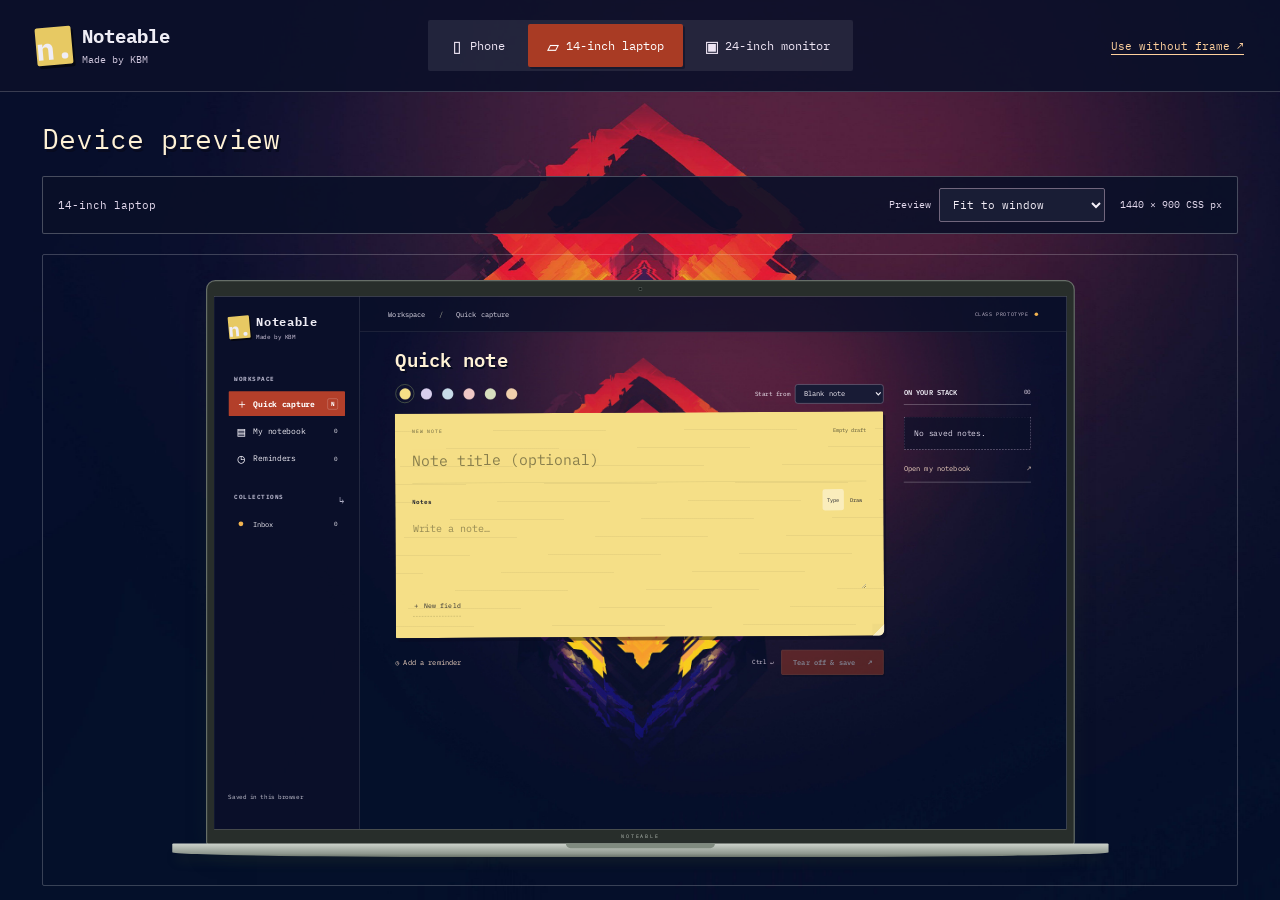
==== preview.html @ 48523d5a "STILL AT FUCKING WORK GODDAMNIT" ====
<!doctype html>
<html lang="en">
  <head>
    <meta charset="utf-8" />
    <meta name="viewport" content="width=device-width, initial-scale=1" />
    <meta name="theme-color" content="#0a1028" />
    <title>Noteable · Device views</title>
    <link rel="stylesheet" href="fonts.css" />
    <link rel="stylesheet" href="preview.css" />
    <script src="preview.js" defer></script>
  </head>
  <body>
    <!-- Branding and device selection -->
    <header class="preview-header">
      <a class="preview-brand" href="index.html">
        <span class="brand-mark" aria-hidden="true">n.</span>
        <span>
          Noteable
          <small class="brand-credit">Made by KBM</small>
        </span>
      </a>
      <div class="device-tabs" role="group" aria-label="Preview device">
        <button type="button" data-device="phone" aria-pressed="false">
          <span aria-hidden="true">▯</span>
          Phone
        </button>
        <button type="button" data-device="laptop" aria-pressed="true">
          <span aria-hidden="true">▱</span>
          14-inch laptop
        </button>
        <button type="button" data-device="monitor" aria-pressed="false">
          <span aria-hidden="true">▣</span>
          24-inch monitor
        </button>
      </div>
      <a class="unframed-link" href="index.html">Use without frame ↗</a>
    </header>
    <main>
      <section class="studio-heading" aria-labelledby="deviceHeading">
        <h1 id="deviceHeading">Device preview</h1>
      </section>
      <!-- Screen label and preview scale -->
      <section class="preview-controls" aria-label="Screen settings">
        <span id="screenLabel" class="screen-label">14-inch laptop</span>
        <label class="zoom-control">
          Preview
          <select id="zoomMode">
            <option value="fit">Fit to window</option>
            <option value="1">Actual size · 100%</option>
            <option value="0.75">75%</option>
            <option value="0.5">50%</option>
          </select>
        </label>
        <output id="screenReadout" aria-live="polite">1440 × 900 CSS px</output>
      </section>
      <!-- Interactive app and device frame -->
      <section
        class="preview-stage"
        id="previewStage"
        aria-label="Interactive device preview"
      >
        <div class="device-space" id="deviceSpace">
          <div class="device-frame laptop" id="deviceFrame">
            <div class="device-camera" aria-hidden="true"></div>
            <div class="phone-status" aria-hidden="true">
              <span>9:41</span>
              <span>▴ ▰ ▰</span>
            </div>
            <iframe
              id="appPreview"
              title="Noteable interactive 14-inch laptop preview"
              src="index.html?embedded=1"
            ></iframe>
            <div class="phone-gesture" aria-hidden="true"></div>
            <div class="device-chin" aria-hidden="true">NOTEABLE</div>
            <div class="laptop-base" aria-hidden="true"><span></span></div>
            <div class="monitor-stand" aria-hidden="true"></div>
            <div class="phone-keys" aria-hidden="true"></div>
          </div>
        </div>
      </section>
    </main>
  </body>
</html>
---- fonts.css ----
/* Regular weight */

@font-face {
  font-family: "IBM Plex Mono";
  font-style: normal;
  font-weight: 400;
  font-display: swap;
  src: url("fonts/IBMPlexMono-Regular.woff2") format("woff2");
}

/* Semibold weight */

@font-face {
  font-family: "IBM Plex Mono";
  font-style: normal;
  font-weight: 600;
  font-display: swap;
  src: url("fonts/IBMPlexMono-SemiBold.woff2") format("woff2");
}

/* Bold weight */

@font-face {
  font-family: "IBM Plex Mono";
  font-style: normal;
  font-weight: 700;
  font-display: swap;
  src: url("fonts/IBMPlexMono-Bold.woff2") format("woff2");
}

/* KBM credit beneath the app name */

.brand .brand-credit,
.preview-brand .brand-credit {
  display: block;
  font-size: 10px;
  line-height: 1.5;
  letter-spacing: 0;
  font-weight: 400;
  margin-top: 4px;
  color: #d2c9df;
}
---- preview.css ----
/* Font stack and base elements */

:root {
  --typeface:
    "IBM Plex Mono",
    Consolas,
    "Cascadia Mono",
    "Liberation Mono",
    "Courier New",
    monospace;
  font-family: var(--typeface);
  color: #2c3932;
  background: #f5f3ed;
  font-synthesis: none;
}

* {
  box-sizing: border-box;
}

body {
  margin: 0;
}

a {
  color: inherit;
}

button,
input,
select {
  font: inherit;
  color: inherit;
}

button,
select {
  cursor: pointer;
}

button,
a,
input,
select {
  min-height: 40px;
}

button:focus-visible,
a:focus-visible,
input:focus-visible,
select:focus-visible {
  outline: 3px solid #52794d;
  outline-offset: 3px;
}

[hidden] {
  display: none !important;
}

/* Preview header, branding, and device tabs */

.preview-header {
  display: flex;
  align-items: center;
  justify-content: space-between;
  gap: 20px;
  padding: 20px 36px;
  border-bottom: 1px solid #dcded3;
  background: #eeeee5;
}

.preview-brand {
  display: flex;
  align-items: center;
  gap: 10px;
  text-decoration: none;
  font-size: 19px;
  letter-spacing: -.6px;
  font-weight: 750;
}

.brand-mark {
  display: grid;
  place-items: center;
  background: #e7c963;
  width: 36px;
  height: 38px;
  border-radius: 4px 4px 12px 4px;
  font: italic 31px var(--typeface);
  box-shadow: 2px 2px 0 #d6b852;
}

.preview-brand small {
  display: block;
  font-size: 8px;
  font-weight: 500;
  letter-spacing: 1.8px;
  margin-top: 4px;
  color: #6c726a;
}

.device-tabs {
  display: flex;
  gap: 4px;
  background: #e2e5d9;
  padding: 4px;
  border-radius: 8px;
}

.device-tabs button {
  border: 0;
  border-radius: 5px;
  background: transparent;
  padding: 8px 19px;
  font-size: 12px;
  display: flex;
  align-items: center;
  gap: 7px;
}

.device-tabs button span {
  font-size: 20px;
}

.device-tabs button[aria-pressed=true] {
  background: #fffef9;
  box-shadow: 0 2px 4px #35433312;
}

.unframed-link {
  display: flex;
  align-items: center;
  font-size: 11px;
  color: #59634f;
  text-underline-offset: 4px;
}

/* Page heading and screen controls */

main {
  max-width: 1800px;
  padding: 30px 42px 0;
  margin: auto;
}

.studio-heading {
  display: flex;
  justify-content: space-between;
  align-items: center;
  gap: 20px;
  margin-bottom: 23px;
}

h1 {
  font: 32px/1.2 var(--typeface);
  letter-spacing: -.8px;
  margin: 0;
}

h1 em {
  color: #768366;
  font-weight: 400;
}

.preview-controls {
  display: flex;
  align-items: center;
  flex-wrap: wrap;
  gap: 15px;
  border: 1px solid #dcded3;
  border-radius: 7px;
  background: #eeeee57a;
  padding: 11px 15px;
  margin-bottom: 20px;
}

.preview-controls label {
  display: flex;
  align-items: center;
  gap: 8px;
  font-size: 10px;
  color: #687060;
}

.preview-controls select,
.preview-controls input {
  background: #fffef9;
  border: 1px solid #d8ddce;
  border-radius: 4px;
  font-size: 11px;
  padding: 6px 9px;
  min-height: 34px;
}

.preview-controls input {
  width: 76px;
}

.preview-controls select {
  max-width: 240px;
}

.zoom-control {
  margin-left: auto;
}

#screenReadout {
  font-size: 10px;
  color: #6c726a;
  font-variant-numeric: tabular-nums;
}

/* Preview stage and shared device frame */

.preview-stage {
  height: clamp(450px,calc(100dvh - 350px),1100px);
  min-width: 0;
  background-color: #e8eadf;
  background-image: radial-gradient(#9ba88c42 .7px,transparent .7px);
  background-size: 14px 14px;
  border: 1px solid #d9dfcd;
  border-radius: 10px;
  overflow: auto;
  padding: 25px 35px;
  position: relative;
  overscroll-behavior: contain;
}

.device-space {
  position: relative;
  margin: 0 auto;
}

.device-frame {
  position: absolute;
  top: 0;
  left: 0;
  transform-origin: top left;
  background: #282d2b;
  box-shadow: 0 20px 45px -18px #24372a80;
  isolation: isolate;
}

.device-frame iframe {
  border: 0;
  display: block;
  background: #f5f3ed;
  position: absolute;
}

.device-camera {
  position: absolute;
  border-radius: 50%;
  background: #101715;
  box-shadow: inset 0 0 0 2px #454c49;
  z-index: 2;
}

/* Laptop frame */

.laptop {
  border-radius: 16px 16px 7px 7px;
  border: 2px solid #666e68;
  background: #282e2b;
}

.laptop .device-camera {
  width: 8px;
  height: 8px;
  top: 9px;
  left: calc(50% - 4px);
}

.device-chin {
  position: absolute;
  bottom: 4px;
  left: 0;
  right: 0;
  text-align: center;
  font-size: 8px;
  letter-spacing: 3px;
  color: #b5bdb5;
  line-height: 20px;
}

.laptop-base {
  position: absolute;
  height: 23px;
  left: -4%;
  width: 108%;
  bottom: -21px;
  background: linear-gradient(#cdd3cc,#8e978e 75%,#687168);
  border-radius: 2px 2px 35% 35%;
  box-shadow: 0 13px 18px -7px #33432a55;
}

.laptop-base span {
  display: block;
  margin: auto;
  width: 16%;
  height: 8px;
  border-radius: 0 0 8px 8px;
  background: #808b80;
}

/* Phone frame and decorative controls */

.phone {
  border-radius: 48px;
  border: 3px solid #9c9aa4;
  background: #141616;
  box-shadow: inset 0 0 0 2px #3f4344, 0 22px 40px -15px #24372a70;
}

.phone iframe {
  border-radius: 0 0 29px 29px;
}

.phone .device-camera {
  width: 12px;
  height: 12px;
  top: 19px;
  left: calc(50% - 6px);
  background: #06090c;
  box-shadow: 0 0 0 2px #2b3036;
}

.phone-status {
  display: none;
  position: absolute;
  top: 12px;
  left: 27px;
  right: 27px;
  color: #eceee6;
  font-size: 12px;
  font-weight: 600;
  justify-content: space-between;
  height: 25px;
  align-items: center;
  letter-spacing: 1px;
}

.phone .phone-status {
  display: flex;
}

.phone-gesture {
  display: none;
  position: absolute;
  bottom: 10px;
  left: calc(50% - 55px);
  width: 110px;
  height: 4px;
  border-radius: 4px;
  background: #d1d4cd;
}

.phone .phone-gesture {
  display: block;
}

.phone-keys {
  display: none;
  position: absolute;
  right: -6px;
  top: 130px;
  height: 95px;
  width: 3px;
  border-radius: 0 3px 3px 0;
  background: #86838f;
}

.phone-keys:after {
  content: "";
  position: absolute;
  right: 0;
  top: 130px;
  height: 55px;
  width: 3px;
  border-radius: 0 3px 3px 0;
  background: #86838f;
}

.phone .phone-keys {
  display: block;
}

.phone .device-chin,
.phone .laptop-base {
  display: none;
}

/* Monitor frame and stand */

.monitor {
  border: 2px solid #687167;
  border-radius: 10px;
  background: #2b322d;
}

.monitor .device-camera {
  display: none;
}

.monitor .laptop-base {
  display: none;
}

.monitor-stand {
  display: none;
  position: absolute;
  top: 100%;
  left: calc(50% - 45px);
  height: 80px;
  width: 90px;
  background: linear-gradient(90deg,#747f75,#a8b2a7,#747f75);
  clip-path: polygon(20% 0,80% 0,85% 85%,100% 94%,100% 100%,0 100%,0 94%,15% 85%);
}

.monitor .monitor-stand {
  display: block;
}

/* Base responsive layouts and reduced motion */

@media (max-width: 950px) {
  .preview-header {
    padding: 16px 20px;
  }

  main {
    padding: 25px 22px 0;
  }

  .device-tabs button {
    padding: 6px 12px;
  }

  .preview-controls {
    gap: 10px;
  }

  .zoom-control {
    margin-left: 0;
  }

  h1 {
    font-size: 28px;
  }

  .preview-stage {
    padding: 20px;
    min-height: 450px;
  }
}

@media (max-width: 620px) {
  .preview-header {
    flex-wrap: wrap;
    gap: 14px;
  }

  .preview-brand {
    font-size: 17px;
  }

  .device-tabs {
    order: 3;
    width: 100%;
  }

  .device-tabs button {
    flex: 1;
    justify-content: center;
  }

  .unframed-link {
    font-size: 10px;
    margin-left: auto;
  }

  .studio-heading {
    margin-bottom: 18px;
  }

  h1 {
    font-size: 27px;
  }

  h1 em {
    display: block;
  }

  main {
    padding: 23px 14px 0;
  }

  .preview-controls {
    padding: 11px;
    gap: 10px;
  }

  .preview-controls > label:first-child {
    flex-basis: 100%;
    justify-content: space-between;
  }

  .preview-controls select {
    max-width: 235px;
  }

  .zoom-control {
    flex: 1;
  }

  .zoom-control select {
    max-width: 160px;
  }

  .preview-stage {
    padding: 18px 12px;
    height: 540px;
    min-height: 0;
  }
}

@media (prefers-reduced-motion: reduce) {
  * {
    scroll-behavior: auto !important;
  }
}

/* Match the class prototype without altering device sizing. */

/* Wallpaper theme: page and header */

:root {
  background: #0a1028;
  color: #efedf5;
  font-family: var(--typeface);
}

body {
  min-height: 100vh;
  background: #0a1028 url("Wallpaper.jpg") center center/cover fixed no-repeat;
}

.preview-header {
  background: #0b1029e8;
  border-color: #ffffff30;
}

.preview-brand {
  letter-spacing: 0;
}

.brand-mark {
  border-radius: 2px;
  transform: rotate(-5deg);
  box-shadow: 2px 3px #0008;
}

.preview-brand small {
  color: #c4b9d1;
}

.device-tabs {
  border-radius: 2px;
  background: #ffffff15;
}

.device-tabs button {
  color: #eee5f4;
  border-radius: 2px;
}

.device-tabs button[aria-pressed=true] {
  background: #a93b24;
  color: #fff;
  box-shadow: 2px 2px #080b2077;
}

.unframed-link {
  color: #ffd19d;
}

/* Wallpaper theme: heading and screen controls */

.studio-heading {
  margin-bottom: 20px;
}

h1 {
  font-family: var(--typeface);
  font-size: 28px;
  color: #fff2d6;
  letter-spacing: 0;
  text-shadow: 2px 3px #080b20;
}

.preview-controls {
  background: #0b1029e6;
  border-color: #ffffff40;
  border-radius: 2px;
}

.preview-controls label,
#screenReadout {
  color: #e3d9ed;
}

.preview-controls input,
.preview-controls select {
  background: #191d35;
  color: #f5eff8;
  border-color: #71667d;
  border-radius: 2px;
}

.preview-stage {
  background: transparent;
  border-color: #ffffff35;
  border-radius: 2px;
}

/* Monospace typography */

.brand-mark {
  font-style: normal;
  font-weight: 700;
}

h1,
h2,
h3,
.note-title,
.preview-brand,
.brand {
  font-style: normal;
  letter-spacing: 0;
}

kbd {
  font-family: var(--typeface);
}

/* Device labels and small-screen tabs */

.screen-label {
  font-size: 11px;
  color: #e3d9ed;
}

.preview-controls {
  justify-content: space-between;
}

@media (max-width: 620px) {
  .device-tabs button {
    font-size: 10px;
    padding: 6px;
    gap: 4px;
  }

  .device-tabs button span {
    font-size: 16px;
  }

  .screen-label {
    flex-basis: 100%;
  }
}

/* Let the device preview use the remaining window height. */

/* Preview stage fills the remaining window height */

body {
  height: 100dvh;
  min-height: 0;
  display: flex;
  flex-direction: column;
}

.preview-header,
.studio-heading,
.preview-controls {
  flex-shrink: 0;
}

main {
  flex: 1;
  min-height: 0;
  display: flex;
  flex-direction: column;
  width: 100%;
  margin: 0 auto;
  padding-bottom: 14px;
}

.preview-stage {
  flex: 1;
  height: auto;
  min-height: 120px;
}
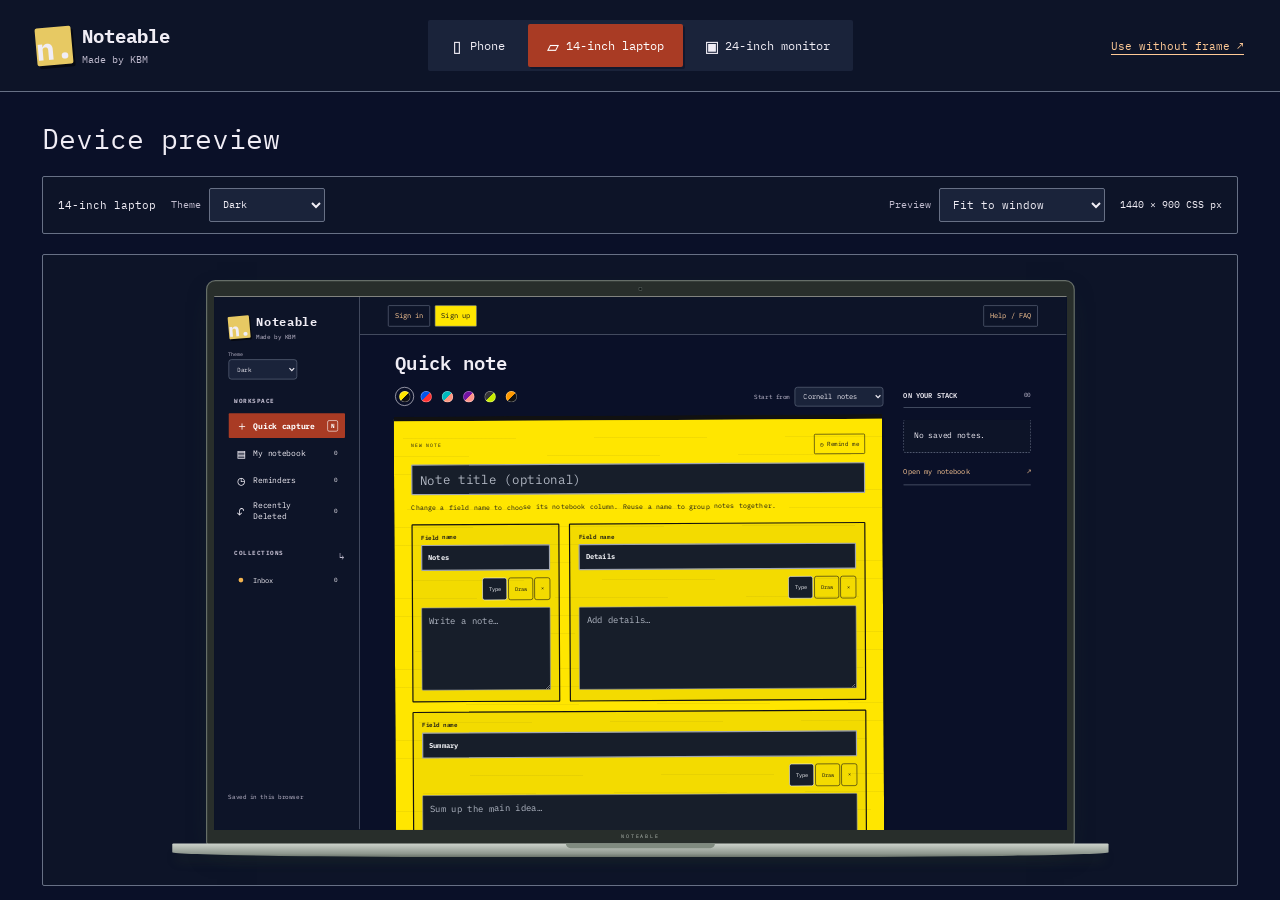
==== commit 720e20bf: "Pulse night club" ====
--- a/preview.html
+++ b/preview.html
@@ -5,8 +5,10 @@
     <meta name="viewport" content="width=device-width, initial-scale=1" />
     <meta name="theme-color" content="#0a1028" />
     <title>Noteable · Device views</title>
+    <script src="appearance.js"></script>
     <link rel="stylesheet" href="fonts.css" />
     <link rel="stylesheet" href="preview.css" />
+    <link rel="stylesheet" href="appearance.css" />
     <script src="preview.js" defer></script>
   </head>
   <body>
@@ -42,6 +44,14 @@
       <!-- Screen label and preview scale -->
       <section class="preview-controls" aria-label="Screen settings">
         <span id="screenLabel" class="screen-label">14-inch laptop</span>
+        <label class="appearance-control">
+          Theme
+          <select data-appearance-select aria-label="Color mode">
+            <option value="dark">Dark</option>
+            <option value="light">Light</option>
+            <option value="grayscale">Grayscale</option>
+          </select>
+        </label>
         <label class="zoom-control">
           Preview
           <select id="zoomMode">
@@ -69,7 +79,7 @@
             <iframe
               id="appPreview"
               title="Noteable interactive 14-inch laptop preview"
-              src="index.html?embedded=1"
+              src="index.html"
             ></iframe>
             <div class="phone-gesture" aria-hidden="true"></div>
             <div class="device-chin" aria-hidden="true">NOTEABLE</div>
--- a/fonts.css
+++ b/fonts.css
@@ -38,5 +38,4 @@
   letter-spacing: 0;
   font-weight: 400;
   margin-top: 4px;
-  color: #d2c9df;
 }
--- a/preview.css
+++ b/preview.css
@@ -8,9 +8,6 @@
     "Liberation Mono",
     "Courier New",
     monospace;
-  font-family: var(--typeface);
-  color: #2c3932;
-  background: #f5f3ed;
   font-synthesis: none;
 }
 
@@ -27,7 +24,6 @@
 }
 
 button,
-input,
 select {
   font: inherit;
   color: inherit;
@@ -40,7 +36,6 @@
 
 button,
 a,
-input,
 select {
   min-height: 40px;
 }
@@ -66,7 +61,6 @@
   gap: 20px;
   padding: 20px 36px;
   border-bottom: 1px solid #dcded3;
-  background: #eeeee5;
 }
 
 .preview-brand {
@@ -75,7 +69,6 @@
   gap: 10px;
   text-decoration: none;
   font-size: 19px;
-  letter-spacing: -.6px;
   font-weight: 750;
 }
 
@@ -85,9 +78,7 @@
   background: #e7c963;
   width: 36px;
   height: 38px;
-  border-radius: 4px 4px 12px 4px;
   font: italic 31px var(--typeface);
-  box-shadow: 2px 2px 0 #d6b852;
 }
 
 .preview-brand small {
@@ -96,20 +87,16 @@
   font-weight: 500;
   letter-spacing: 1.8px;
   margin-top: 4px;
-  color: #6c726a;
 }
 
 .device-tabs {
   display: flex;
   gap: 4px;
-  background: #e2e5d9;
   padding: 4px;
-  border-radius: 8px;
 }
 
 .device-tabs button {
   border: 0;
-  border-radius: 5px;
   background: transparent;
   padding: 8px 19px;
   font-size: 12px;
@@ -122,16 +109,10 @@
   font-size: 20px;
 }
 
-.device-tabs button[aria-pressed=true] {
-  background: #fffef9;
-  box-shadow: 0 2px 4px #35433312;
-}
-
 .unframed-link {
   display: flex;
   align-items: center;
   font-size: 11px;
-  color: #59634f;
   text-underline-offset: 4px;
 }
 
@@ -140,7 +121,6 @@
 main {
   max-width: 1800px;
   padding: 30px 42px 0;
-  margin: auto;
 }
 
 .studio-heading {
@@ -148,18 +128,11 @@
   justify-content: space-between;
   align-items: center;
   gap: 20px;
-  margin-bottom: 23px;
 }
 
 h1 {
   font: 32px/1.2 var(--typeface);
-  letter-spacing: -.8px;
   margin: 0;
-}
-
-h1 em {
-  color: #768366;
-  font-weight: 400;
 }
 
 .preview-controls {
@@ -168,8 +141,6 @@
   flex-wrap: wrap;
   gap: 15px;
   border: 1px solid #dcded3;
-  border-radius: 7px;
-  background: #eeeee57a;
   padding: 11px 15px;
   margin-bottom: 20px;
 }
@@ -179,23 +150,15 @@
   align-items: center;
   gap: 8px;
   font-size: 10px;
-  color: #687060;
-}
-
-.preview-controls select,
-.preview-controls input {
-  background: #fffef9;
+}
+
+.preview-controls select {
   border: 1px solid #d8ddce;
-  border-radius: 4px;
   font-size: 11px;
   padding: 6px 9px;
   min-height: 34px;
 }
 
-.preview-controls input {
-  width: 76px;
-}
-
 .preview-controls select {
   max-width: 240px;
 }
@@ -206,20 +169,14 @@
 
 #screenReadout {
   font-size: 10px;
-  color: #6c726a;
   font-variant-numeric: tabular-nums;
 }
 
 /* Preview stage and shared device frame */
 
 .preview-stage {
-  height: clamp(450px,calc(100dvh - 350px),1100px);
   min-width: 0;
-  background-color: #e8eadf;
-  background-image: radial-gradient(#9ba88c42 .7px,transparent .7px);
-  background-size: 14px 14px;
   border: 1px solid #d9dfcd;
-  border-radius: 10px;
   overflow: auto;
   padding: 25px 35px;
   position: relative;
@@ -444,13 +401,8 @@
     margin-left: 0;
   }
 
-  h1 {
-    font-size: 28px;
-  }
-
   .preview-stage {
     padding: 20px;
-    min-height: 450px;
   }
 }
 
@@ -479,18 +431,6 @@
     margin-left: auto;
   }
 
-  .studio-heading {
-    margin-bottom: 18px;
-  }
-
-  h1 {
-    font-size: 27px;
-  }
-
-  h1 em {
-    display: block;
-  }
-
   main {
     padding: 23px 14px 0;
   }
@@ -500,11 +440,6 @@
     gap: 10px;
   }
 
-  .preview-controls > label:first-child {
-    flex-basis: 100%;
-    justify-content: space-between;
-  }
-
   .preview-controls select {
     max-width: 235px;
   }
@@ -519,8 +454,6 @@
 
   .preview-stage {
     padding: 18px 12px;
-    height: 540px;
-    min-height: 0;
   }
 }
 
@@ -530,9 +463,7 @@
   }
 }
 
-/* Match the class prototype without altering device sizing. */
-
-/* Wallpaper theme: page and header */
+/* Page and header */
 
 :root {
   background: #0a1028;
@@ -540,37 +471,17 @@
   font-family: var(--typeface);
 }
 
-body {
-  min-height: 100vh;
-  background: #0a1028 url("Wallpaper.jpg") center center/cover fixed no-repeat;
-}
-
-.preview-header {
-  background: #0b1029e8;
-  border-color: #ffffff30;
-}
-
-.preview-brand {
-  letter-spacing: 0;
-}
-
 .brand-mark {
   border-radius: 2px;
   transform: rotate(-5deg);
   box-shadow: 2px 3px #0008;
 }
 
-.preview-brand small {
-  color: #c4b9d1;
-}
-
 .device-tabs {
   border-radius: 2px;
-  background: #ffffff15;
 }
 
 .device-tabs button {
-  color: #eee5f4;
   border-radius: 2px;
 }
 
@@ -580,11 +491,7 @@
   box-shadow: 2px 2px #080b2077;
 }
 
-.unframed-link {
-  color: #ffd19d;
-}
-
-/* Wallpaper theme: heading and screen controls */
+/* Heading and screen controls */
 
 .studio-heading {
   margin-bottom: 20px;
@@ -593,33 +500,17 @@
 h1 {
   font-family: var(--typeface);
   font-size: 28px;
-  color: #fff2d6;
-  letter-spacing: 0;
-  text-shadow: 2px 3px #080b20;
 }
 
 .preview-controls {
-  background: #0b1029e6;
-  border-color: #ffffff40;
   border-radius: 2px;
 }
 
-.preview-controls label,
-#screenReadout {
-  color: #e3d9ed;
-}
-
-.preview-controls input,
 .preview-controls select {
-  background: #191d35;
-  color: #f5eff8;
-  border-color: #71667d;
   border-radius: 2px;
 }
 
 .preview-stage {
-  background: transparent;
-  border-color: #ffffff35;
   border-radius: 2px;
 }
 
@@ -631,24 +522,15 @@
 }
 
 h1,
-h2,
-h3,
-.note-title,
-.preview-brand,
-.brand {
+.preview-brand {
   font-style: normal;
   letter-spacing: 0;
 }
 
-kbd {
-  font-family: var(--typeface);
-}
-
 /* Device labels and small-screen tabs */
 
 .screen-label {
   font-size: 11px;
-  color: #e3d9ed;
 }
 
 .preview-controls {
@@ -671,8 +553,6 @@
   }
 }
 
-/* Let the device preview use the remaining window height. */
-
 /* Preview stage fills the remaining window height */
 
 body {
--- a/appearance.css
+++ b/appearance.css
@@ -0,0 +1,410 @@
+/* Display colors. Note palettes stay saved separately. */
+:root {
+  color-scheme: dark;
+  --ui-bg: #0a1028;
+  --ui-surface: #0d1428;
+  --ui-control: #1a233a;
+  --ui-ink: #f0edf5;
+  --ui-muted: #c2bdd0;
+  --ui-line: #677085;
+  --ui-accent: #ffca96;
+  --ui-button: #a93b24;
+  --ui-button-ink: #fff;
+  --ui-hover: #ffffff18;
+  --field-bg: #171e2a;
+  --field-ink: #f0f1f5;
+  --field-border: #a1a6b0;
+  --field-placeholder: #b2b8c4;
+  --pulse-color: #7eefff;
+  --pulse-glow: #46d7ef66;
+}
+
+:root[data-appearance='light'] {
+  color-scheme: light;
+  --ui-bg: #efeee7;
+  --ui-surface: #fffdf7;
+  --ui-control: #fff;
+  --ui-ink: #20232b;
+  --ui-muted: #555968;
+  --ui-line: #9298a0;
+  --ui-accent: #8d2d1d;
+  --ui-button: #a33420;
+  --ui-hover: #10101010;
+  --field-bg: #fffdf5;
+  --field-ink: #202027;
+  --field-border: #746d62;
+  --field-placeholder: #6f6a61;
+  --pulse-color: #00657d;
+  --pulse-glow: #007a9955;
+}
+
+:root[data-appearance='grayscale'] {
+  color-scheme: light;
+  --ui-bg: #e7e7e7;
+  --ui-surface: #f7f7f7;
+  --ui-control: #fff;
+  --ui-ink: #191919;
+  --ui-muted: #525252;
+  --ui-line: #777;
+  --ui-accent: #292929;
+  --ui-button: #333;
+  --ui-hover: #00000010;
+  --field-bg: #fff;
+  --field-ink: #171717;
+  --field-border: #777;
+  --field-placeholder: #666;
+  --pulse-color: #161616;
+  --pulse-glow: #00000055;
+}
+
+:root[data-appearance] {
+  --desk: var(--ui-bg);
+  --paper: var(--ui-surface);
+  --ink: var(--ui-ink);
+  --muted: var(--ui-muted);
+  --line: var(--ui-line);
+  --green: var(--ui-button);
+  background: var(--ui-bg);
+  color: var(--ui-ink);
+}
+
+body {
+  background: var(--ui-bg);
+}
+
+/* Theme chooser stays beside the brand on phones. */
+.sidebar-brand-row {
+  display: flex;
+  flex-direction: column;
+  align-items: flex-start;
+  gap: 16px;
+}
+
+.sidebar nav {
+  margin-top: 30px;
+}
+
+.appearance-control {
+  display: grid;
+  gap: 4px;
+  color: var(--ui-muted);
+  font-size: 9px;
+}
+
+.appearance-control select {
+  width: 116px;
+  min-height: 34px;
+  font-size: 10px;
+}
+
+/* Navigation, headers, and controls */
+.sidebar,
+.topbar,
+.review-toolbar,
+.preview-header,
+.preview-controls,
+.preview-stage {
+  background: var(--ui-surface);
+  color: var(--ui-ink);
+  border-color: var(--ui-line);
+}
+
+.brand,
+h1,
+.review-heading h1,
+.column-heading {
+  color: var(--ui-ink);
+  text-shadow: none;
+}
+
+.nav-label,
+.nav-heading,
+.sidebar-bottom,
+.brand-credit,
+.brand .brand-credit,
+.preview-brand small,
+.preview-brand .brand-credit,
+.template-picker,
+.section-heading > span,
+.column-heading span {
+  color: var(--ui-muted);
+}
+
+.nav-item:hover {
+  background: var(--ui-hover);
+}
+
+.nav-item.selected {
+  background: var(--ui-button);
+  color: var(--ui-button-ink);
+}
+
+.nav-key {
+  color: inherit;
+  border-color: currentColor;
+}
+
+.section-heading,
+.column-heading,
+.notebook-link {
+  border-color: var(--ui-line);
+}
+
+.device-view-link,
+.unframed-link,
+.text-button,
+.text-button:hover,
+.account-button,
+.help-button {
+  color: var(--ui-accent);
+}
+
+.account-button,
+.help-button {
+  border-color: var(--ui-line);
+}
+
+.signup-button,
+.signup-button:hover {
+  color: #171717;
+}
+
+select,
+.template-picker select,
+.review-toolbar select,
+.preview-controls select,
+.time-selects select,
+.reminder-picker > button,
+dialog .reminder-picker > button {
+  background: var(--ui-control);
+  color: var(--ui-ink);
+  border-color: var(--ui-line);
+}
+
+.search-wrap input {
+  color: var(--ui-ink);
+}
+
+.search-wrap input::placeholder {
+  color: var(--ui-muted);
+}
+
+.primary,
+.primary:hover {
+  background: var(--ui-button);
+  color: var(--ui-button-ink);
+  border-color: var(--ui-accent);
+}
+
+.secondary {
+  background: var(--ui-control);
+  color: var(--ui-ink);
+  border-color: var(--ui-line);
+}
+
+button:focus-visible,
+a:focus-visible,
+select:focus-visible,
+canvas:focus-visible {
+  outline-color: var(--ui-accent);
+}
+
+/* Writing surfaces follow the selected mode. */
+.note-title,
+.field-name,
+.field-text,
+.form-label input {
+  background: var(--field-bg);
+  color: var(--field-ink);
+  border-color: var(--field-border);
+}
+
+.note-title::placeholder,
+.field-text::placeholder {
+  color: var(--field-placeholder);
+  opacity: 1;
+}
+
+.field-tools button[aria-pressed='true'],
+.field-tools button:hover,
+.reminder-toggle.has-reminder,
+.reminder-toggle:hover,
+.add-field {
+  background: var(--field-bg);
+  color: var(--field-ink);
+}
+
+.swatch[aria-pressed='true'] {
+  border-color: var(--ui-ink);
+}
+
+.capture-actions kbd,
+.draft-status {
+  color: var(--ui-muted);
+}
+
+/* Dialogs, reminders, and status messages */
+dialog,
+.reminder-popup,
+.recent-empty,
+.empty-state {
+  background: var(--ui-surface);
+  color: var(--ui-ink);
+  border-color: var(--ui-line);
+}
+
+.form-label,
+.editor-meta,
+#helpDialog p,
+.empty-state p,
+.calendar-days .weekday,
+.calendar-days .other-month,
+.time-selects label {
+  color: var(--ui-muted);
+}
+
+dialog .text-button,
+.dialog-actions .danger,
+.picker-footer button {
+  color: var(--ui-accent);
+}
+
+.dialog-heading .icon-button {
+  border-color: var(--ui-line);
+}
+
+.calendar-days button.selected {
+  background: var(--ui-button);
+  color: var(--ui-button-ink);
+}
+
+.calendar-days button[aria-current='date'],
+.reminder-popup button:focus-visible,
+.time-selects select:focus-visible {
+  outline-color: var(--ui-accent);
+}
+
+.reminder-popup button:hover {
+  background: var(--ui-hover);
+}
+
+.picker-footer {
+  border-color: var(--ui-line);
+}
+
+.due-banner,
+.toast {
+  background: var(--ui-button);
+  color: var(--ui-button-ink);
+  border-color: var(--ui-line);
+}
+
+.toast-action {
+  color: var(--ui-button-ink);
+  border-color: currentColor;
+}
+
+.check-filter input {
+  accent-color: var(--ui-button);
+}
+
+/* Related sections share a slow colored pulse. */
+.board-card.related-card {
+  box-shadow: 0 0 0 2px var(--pulse-color);
+  animation: related-pulse 2s ease-in-out infinite;
+}
+
+@keyframes related-pulse {
+  0%, 100% {
+    box-shadow: 0 0 0 1px var(--pulse-color), 0 0 0 0 transparent;
+  }
+  50% {
+    box-shadow: 0 0 0 3px var(--pulse-color), 0 0 14px 3px var(--pulse-glow);
+  }
+}
+
+/* The outer device preview follows the app's mode. */
+.device-tabs {
+  background: var(--ui-control);
+}
+
+.device-tabs button {
+  color: var(--ui-ink);
+}
+
+.device-tabs button[aria-pressed='true'] {
+  background: var(--ui-button);
+  color: var(--ui-button-ink);
+}
+
+.screen-label,
+#screenReadout,
+.zoom-control {
+  color: var(--ui-ink);
+}
+
+.preview-controls label {
+  color: var(--ui-muted);
+}
+
+/* Grayscale changes the display without rewriting any note colors. */
+/* Filter individual surfaces so fixed controls keep their viewport position. */
+html[data-appearance='grayscale'] :is(
+  .sidebar, .topbar, main, .preview-header, dialog, .toast, .reminder-popup
+) {
+  filter: grayscale(1);
+}
+
+html[data-appearance='grayscale'] :is(.capture-pad, .editor-paper, .board-card, .recent-note) {
+  --note: #f5f5f5 !important;
+  --note-accent: #292929 !important;
+  --note-ink: #171717 !important;
+  box-shadow: 4px 6px 0 #00000055;
+}
+
+html[data-appearance='grayscale'] .capture-pad {
+  background-image: repeating-linear-gradient(
+    transparent 0, transparent 29px, #00000010 29px, #00000010 30px
+  );
+}
+
+html[data-appearance='grayscale'] input:focus,
+html[data-appearance='grayscale'] textarea:focus {
+  border-color: #171717;
+}
+
+html[data-appearance='grayscale'] :is(dialog, .toast, .reminder-popup) {
+  box-shadow: 3px 5px 15px #00000066;
+}
+
+html[data-appearance='grayscale'] :is(.brand-mark, .signup-button, .collection-dot) {
+  background: #d0d0d0;
+  color: #171717;
+}
+
+html[data-appearance='grayscale'] :is(.drawing, .card-open img, .device-frame),
+html[data-appearance='grayscale'] .swatch::before {
+  filter: grayscale(1);
+}
+
+html[data-appearance='grayscale'] .drawing,
+html[data-appearance='grayscale'] .card-open img {
+  background: #fff;
+}
+
+@media (max-width: 620px) {
+  .sidebar-brand-row {
+    flex-direction: row;
+    align-items: center;
+    justify-content: space-between;
+    gap: 10px;
+  }
+
+  .sidebar nav {
+    margin-top: 17px;
+  }
+
+  .appearance-control select {
+    width: 104px;
+  }
+}
